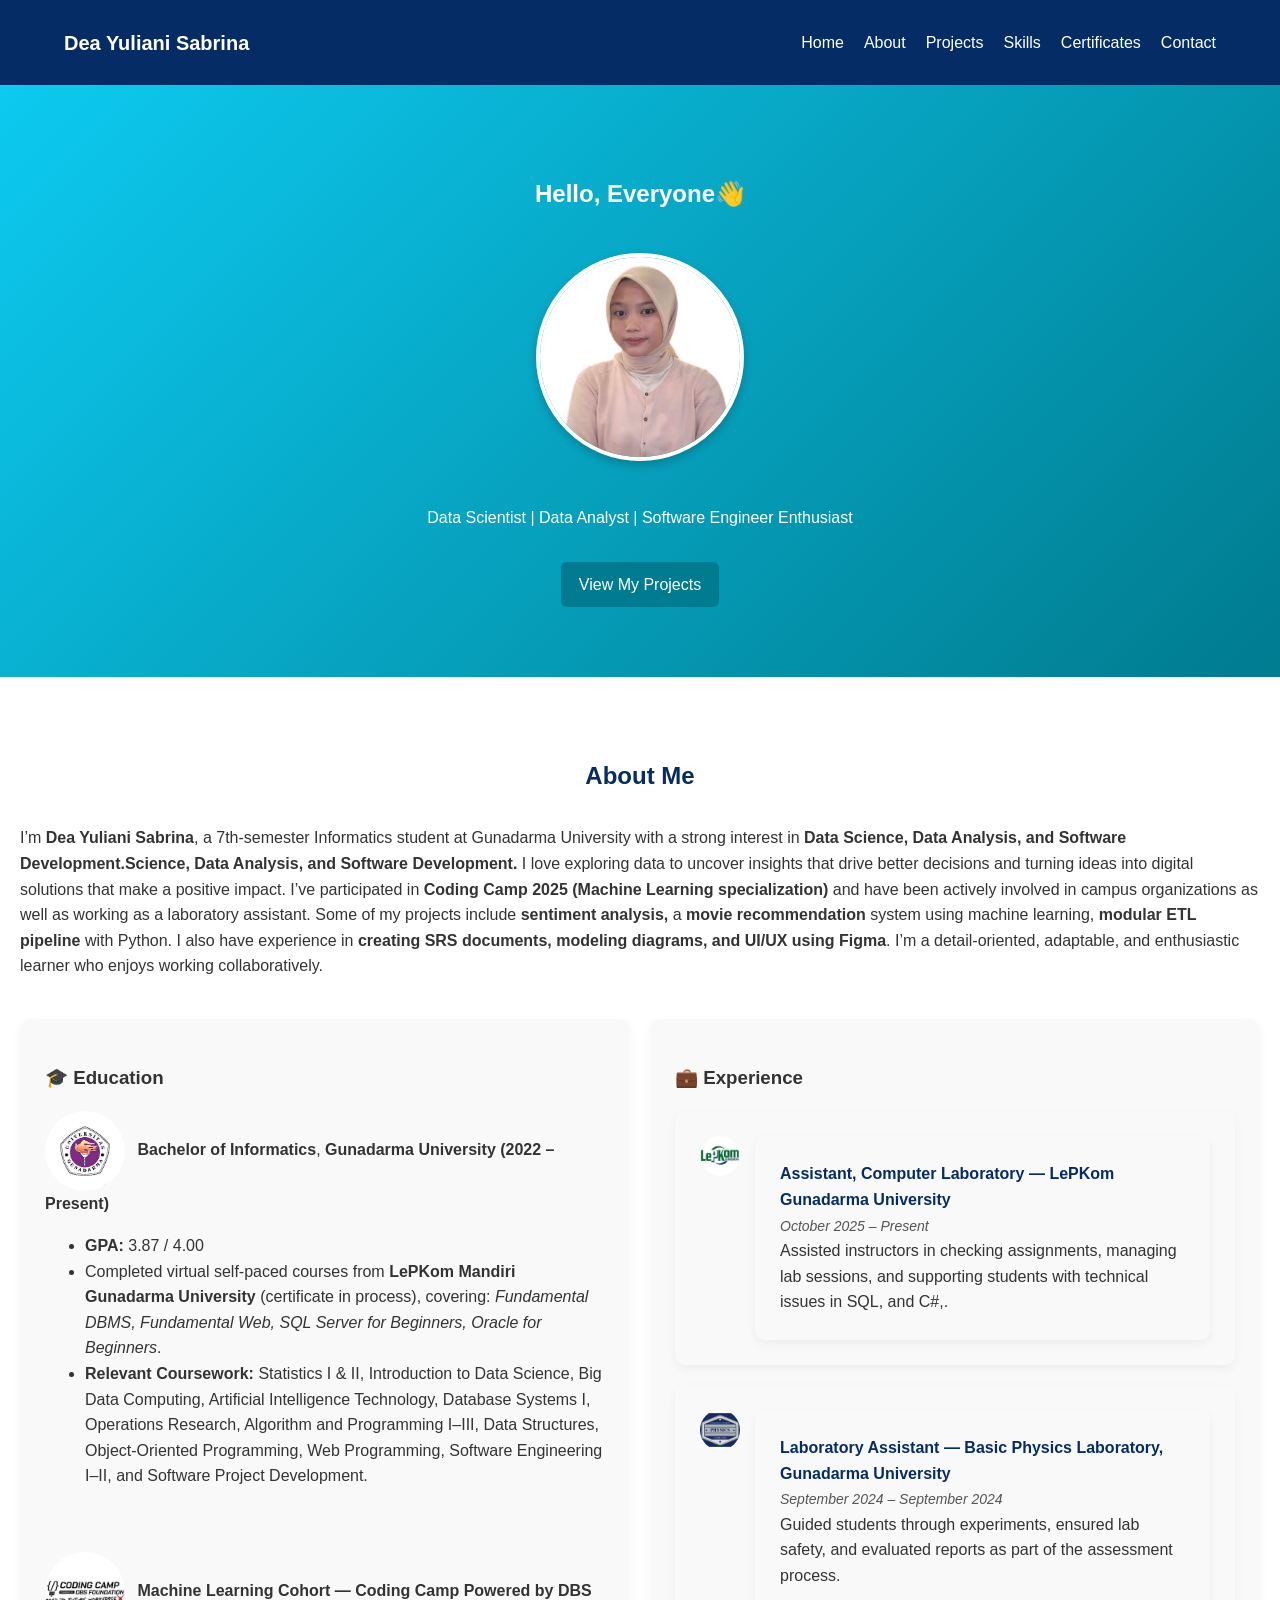
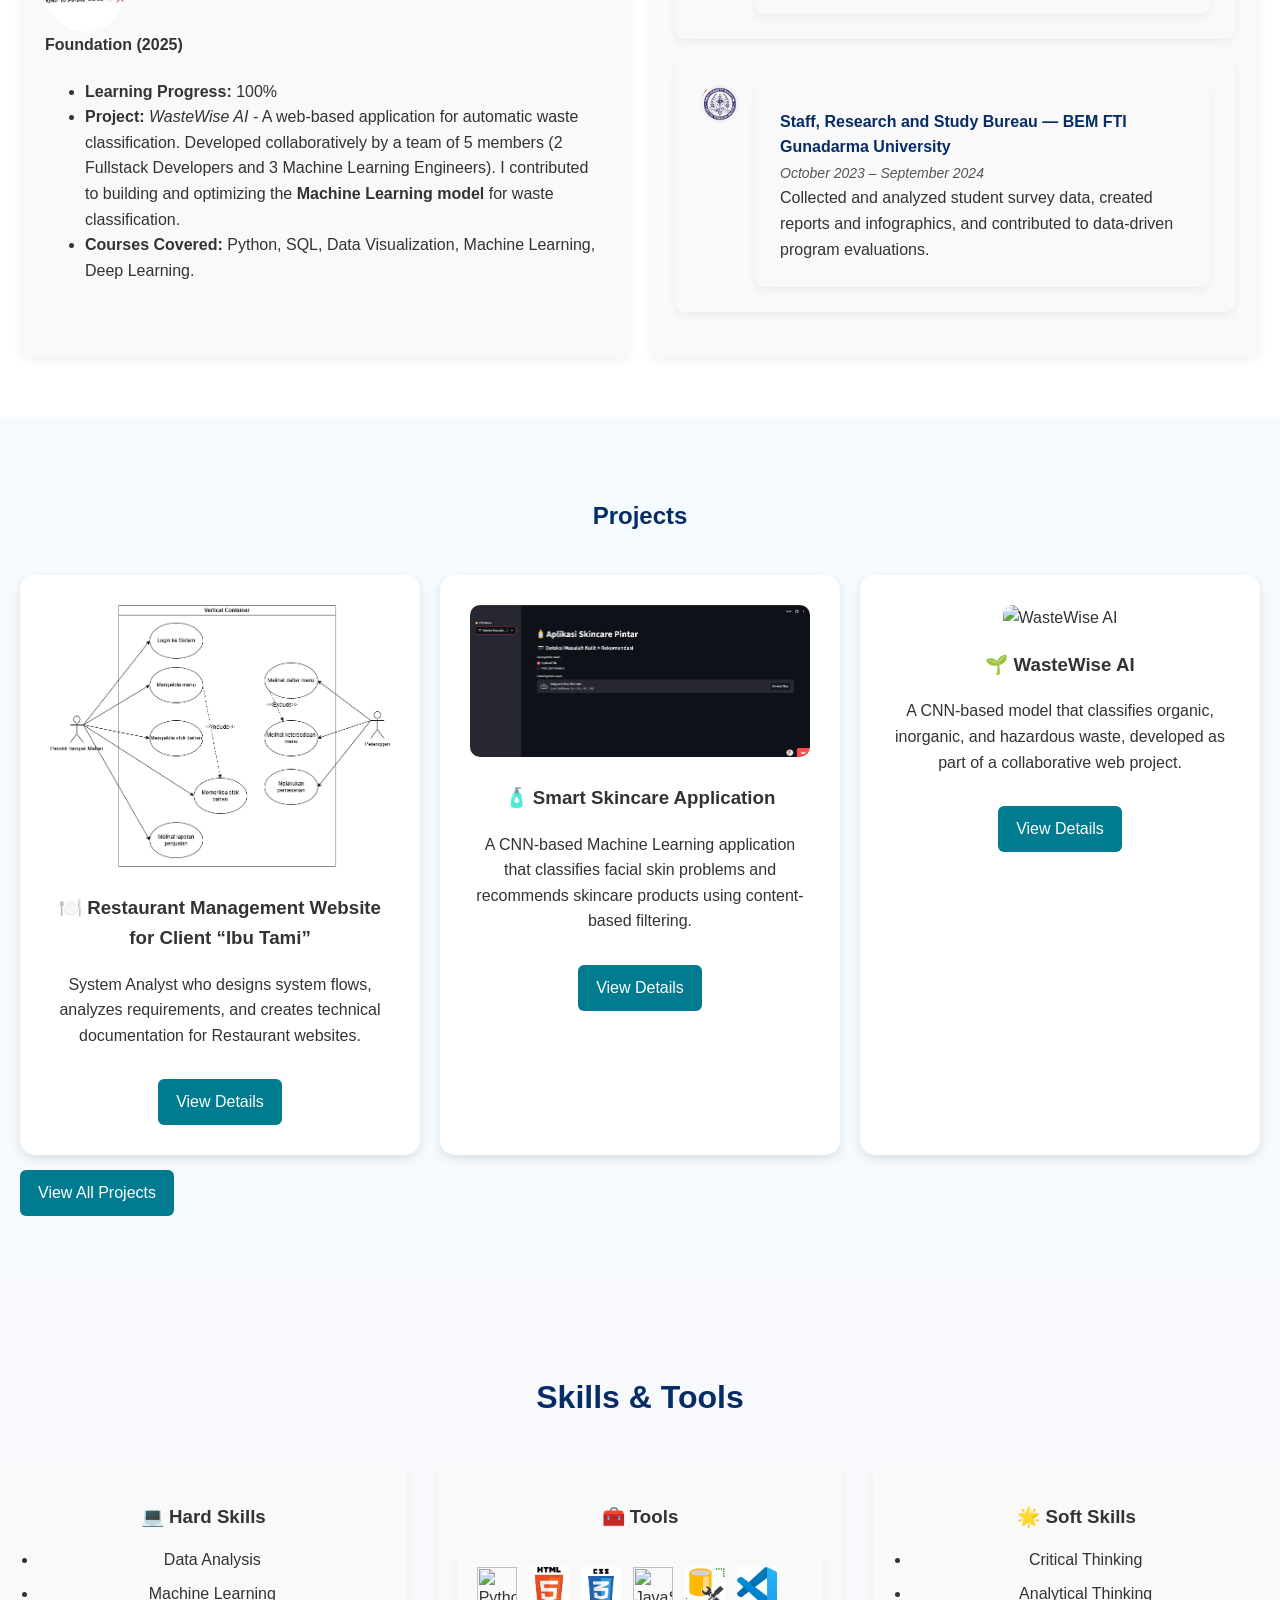
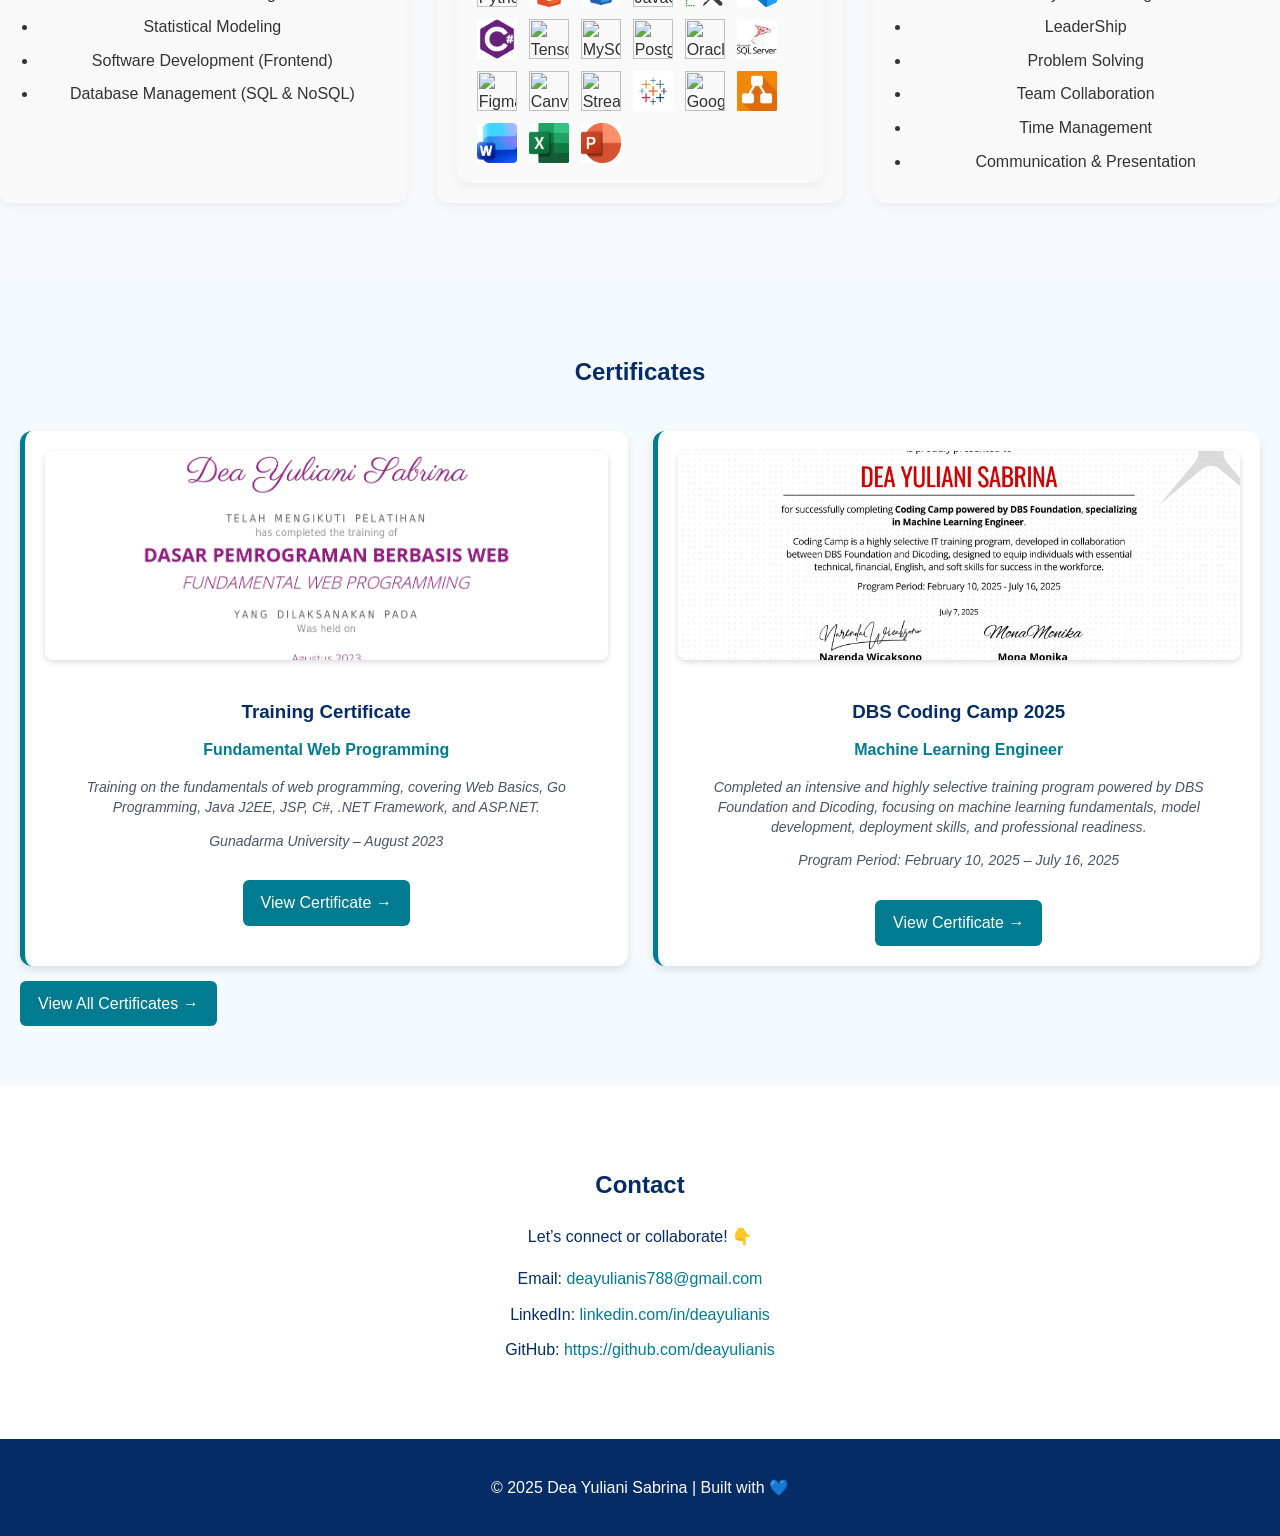
==== index.html @ a18a7144 "first commit" ====
<!DOCTYPE html>
<html lang="en">
  <head>
    <meta charset="UTF-8" />
    <meta name="viewport" content="width=device-width, initial-scale=1.0" />
    <title>Portfolio | Dea Yuliani Sabrina</title>
    <link rel="stylesheet" href="style.css" />
  </head>
  <body>
    <!-- Navbar -->
    <nav class="navbar">
      <div class="container">
        <h1 class="logo">Dea Yuliani Sabrina</h1>
        <button class="menu-toggle" id="menu-toggle">☰</button>
        <ul class="nav-links" id="nav-links">
          <li><a href="#home">Home</a></li>
          <li><a href="#about">About</a></li>
          <li><a href="#projects">Projects</a></li>
          <li><a href="#skills">Skills</a></li>
          <li><a href="#certificates">Certificates</a></li>
          <li><a href="#contact">Contact</a></li>
        </ul>
      </div>
    </nav>

    <!-- Hero Section -->
    <header id="home" class="hero fade-in">
      <div class="container">
        <h2>Hello, Everyone👋</h2>
        <img src="img/myfoto.png" alt="Dea Yuliani Sabrina" class="profile-img" />
        <p>Data Scientist | Data Analyst | Software Engineer Enthusiast</p>
        <a href="#projects" class="btn">View My Projects</a>
      </div>
    </header>

    <!-- About -->
    <section id="about" class="about-section fade-in">
      <div class="container">
        <h2>About Me</h2>
        <p>
          I’m <strong>Dea Yuliani Sabrina</strong>, a 7th-semester Informatics student at Gunadarma University with a strong interest in
          <strong>Data Science, Data Analysis, and Software Development.Science, Data Analysis, and Software Development.</strong> I love exploring data to uncover insights that drive better decisions and turning ideas into digital
          solutions that make a positive impact. I’ve participated in <strong>Coding Camp 2025 (Machine Learning specialization)</strong> and have been actively involved in campus organizations as well as working as a laboratory assistant.
          Some of my projects include <strong>sentiment analysis,</strong> a <strong>movie recommendation</strong> system using machine learning, <strong>modular ETL pipeline</strong> with Python. I also have experience in
          <strong>creating SRS documents, modeling diagrams, and UI/UX using Figma</strong>. I’m a detail-oriented, adaptable, and enthusiastic learner who enjoys working collaboratively.
        </p>
        <div class="about-extra">
          <div>
            <h3>🎓 Education</h3>
            <!-- GUNDAR -->
            <p>
              <img src="img/gundar.jpeg" alt="Gunadarma University Logo" class="edu-logo" />
              <strong>Bachelor of Informatics</strong>, <strong>Gunadarma University (2022 – Present)</strong>
            </p>
            <ul>
              <li><strong>GPA:</strong> 3.87 / 4.00</li>
              <li>
                Completed virtual self-paced courses from <strong>LePKom Mandiri Gunadarma University</strong>
                (certificate in process), covering:
                <em>Fundamental DBMS, Fundamental Web, SQL Server for Beginners, Oracle for Beginners</em>.
              </li>
              <li>
                <strong>Relevant Coursework:</strong> Statistics I & II, Introduction to Data Science, Big Data Computing, Artificial Intelligence Technology, Database Systems I, Operations Research, Algorithm and Programming I–III, Data
                Structures, Object-Oriented Programming, Web Programming, Software Engineering I–II, and Software Project Development.
              </li>
            </ul>
            <br />

            <!-- DBS -->
            <h4>
              <img src="img/dbs.jpeg" alt="DBS Foundation Logo" class="edu-logo" />
              Machine Learning Cohort — Coding Camp Powered by DBS Foundation (2025)
            </h4>
            <ul>
              <li><strong>Learning Progress:</strong> 100%</li>
              <li>
                <strong>Project:</strong> <em>WasteWise AI</em> - A web-based application for automatic waste classification. Developed collaboratively by a team of 5 members (2 Fullstack Developers and 3 Machine Learning Engineers). I
                contributed to building and optimizing the <strong>Machine Learning model</strong> for waste classification.
              </li>
              <li><strong>Courses Covered:</strong> Python, SQL, Data Visualization, Machine Learning, Deep Learning.</li>
            </ul>
          </div>
          <div>
            <h3>💼 Experience</h3>
            <!-- LePKom Gunadarma -->
            <div class="experience-item">
              <img src="img/lepkom.jpeg" alt="Gunadarma Logo" class="logo-left" />
              <div class="exp-text">
                <strong>Assistant, Computer Laboratory — LePKom Gunadarma University</strong><br />
                <em>October 2025 – Present</em><br />
                Assisted instructors in checking assignments, managing lab sessions, and supporting students with technical issues in SQL, and C#,.
              </div>
            </div>

            <!-- Basic Physics Laboratory -->
            <div class="experience-item">
              <img src="img/fisdas.jpeg" alt="Gunadarma Logo" class="logo-left" />
              <div class="exp-text">
                <strong>Laboratory Assistant — Basic Physics Laboratory, Gunadarma University</strong><br />
                <em>September 2024 – September 2024</em><br />
                Guided students through experiments, ensured lab safety, and evaluated reports as part of the assessment process.
              </div>
            </div>

            <!-- BEM FTI -->
            <div class="experience-item">
              <img src="img/bem.jpeg" alt="BEM FTI Logo" class="logo-left" />
              <div class="exp-text">
                <strong>Staff, Research and Study Bureau — BEM FTI Gunadarma University</strong><br />
                <em>October 2023 – September 2024</em><br />
                Collected and analyzed student survey data, created reports and infographics, and contributed to data-driven program evaluations.
              </div>
            </div>
          </div>
        </div>
      </div>
    </section>

    <!-- Projects -->
    <section id="projects" class="projects-section fade-in">
      <div class="container">
        <h2>Projects</h2>
        <div class="project-grid">
          <div class="project-card">
            <img src="img/p1.png" alt="Restaurant Website" />
            <h3>🍽️ Restaurant Management Website for Client “Ibu Tami”</h3>
            <p>System Analyst who designs system flows, analyzes requirements, and creates technical documentation for Restaurant websites.</p>
            <a href="project-restaurants.html" class="btn">View Details</a>
          </div>

          <div class="project-card">
            <img src="img/p2.JPG" alt="Smart Skincare Application" />
            <h3>🧴 Smart Skincare Application</h3>
            <p>A CNN-based Machine Learning application that classifies facial skin problems and recommends skincare products using content-based filtering.</p>
            <a href="project-skincare.html" class="btn">View Details</a>
          </div>

          <div class="project-card">
            <img src="img/P3.JPG" alt="WasteWise AI" />
            <h3>🌱 WasteWise AI</h3>
            <p>A CNN-based model that classifies organic, inorganic, and hazardous waste, developed as part of a collaborative web project.</p>
            <a href="project-w.html" class="btn">View Details</a>
          </div>
        </div>

        <!-- Tombol di tengah -->
        <div class="view-all-container">
          <a href="projects.html" class="btn view-all-btn">View All Projects</a>
        </div>
      </div>
    </section>

    <!-- Skills -->
    <section id="skills" class="skills-section fade-in">
      <div class="container">
        <h2 class="section-title">Skills & Tools</h2>

        <div class="skills-grid">
          <!-- Hard Skills -->
          <div class="skill-card">
            <h3>💻 Hard Skills</h3>
            <ul>
              <li>Data Analysis</li>
              <li>Machine Learning</li>
              <li>Statistical Modeling</li>
              <li>Software Development (Frontend)</li>
              <li>Database Management (SQL & NoSQL)</li>
            </ul>
          </div>

          <!-- Tools with Icons -->
          <div class="skill-card">
            <h3>🧰 Tools</h3>
            <div class="tools-icons">
              <img src="https://cdn.jsdelivr.net/gh/devicons/devicon/icons/python/python-original.svg" title="Python" />
              <img src="img/HTML.png" alt="HTML" title="HTML" class="tool-icon" />
              <img src="img/CSS.png" alt="CSS" title="CSS" class="tool-icon" />
              <img src="https://cdn.jsdelivr.net/gh/devicons/devicon/icons/javascript/javascript-original.svg" title="JavaScript" />
              <img src="img/sql server.png" alt="SSMS" title="SSMS" class="tool-icon" />
              <img src="img/vscode.jpg" alt="VsCode" title="VsCode" class="tool-icon" />
              <img src="img/C1.png" alt="C#" title="C#" class="tool-icon" />
              <img src="https://cdn.jsdelivr.net/gh/devicons/devicon/icons/tensorflow/tensorflow-original.svg" title="TensorFlow" />
              <img src="https://cdn.jsdelivr.net/gh/devicons/devicon/icons/mysql/mysql-original.svg" title="MySQL" />
              <img src="https://cdn.jsdelivr.net/gh/devicons/devicon/icons/postgresql/postgresql-original.svg" title="PostgreSQL" />
              <img src="https://cdn.jsdelivr.net/gh/devicons/devicon/icons/oracle/oracle-original.svg" title="Oracle" />
              <img src="img/ssms.png" alt="SQL Server" title="SQL Server" class="tool-icon" />
              <img src="https://cdn.jsdelivr.net/gh/devicons/devicon/icons/figma/figma-original.svg" title="Figma" />
              <img src="https://cdn.jsdelivr.net/gh/devicons/devicon/icons/canva/canva-original.svg" title="Canva" />
              <img src="https://cdn.jsdelivr.net/gh/devicons/devicon/icons/streamlit/streamlit-original.svg" title="Streamlit" />
              <img src="img/tableau.png" alt="Tableau" title="Tableau" class="tool-icon" />
              <img src="https://cdn.jsdelivr.net/gh/devicons/devicon/icons/googlecolab/googlecolab-original.svg" title="Google Colab" />
              <img src="img/draw.png" alt="draw.io" title="Draw.io" class="tool-icon" />
              <img src="img/MicrosoftWord.jpg" alt="Microsoft Word" title="Microsoft Word" class="tool-icon" />
              <img src="img/excel.jpg" alt="Microsoft Excel" title="Microsoft Excel" class="tool-icon" />
              <img src="img/PPT.jpg" alt="Microsoft Power Point" title="Microsoft Power Point" class="tool-icon" />
            </div>
          </div>

          <!-- Soft Skills -->
          <div class="skill-card">
            <h3>🌟 Soft Skills</h3>
            <ul>
              <li>Critical Thinking</li>
              <li>Analytical Thinking</li>
              <li>LeaderShip</li>
              <li>Problem Solving</li>
              <li>Team Collaboration</li>
              <li>Time Management</li>
              <li>Communication & Presentation</li>
            </ul>
          </div>
        </div>
      </div>
    </section>

    <section id="certificates" class="cert-section fade-in">
      <h2>Certificates</h2>

      <div class="cert-grid">
        <!-- Campus Certificate Preview -->
        <div class="cert-card">
          <img src="img/certificates/1.jpg" class="cert-img" alt="Campus Certificate" />
          <h3>Training Certificate</h3>
          <p class="cert-preview">Fundamental Web Programming</p>
          <p class="cert-desc">Training on the fundamentals of web programming, covering Web Basics, Go Programming, Java J2EE, JSP, C#, .NET Framework, and ASP.NET.</p>
          <p class="cert-desc">Gunadarma University – August 2023</p>
          <a href="https://drive.google.com/file/d/1_ulWME9kSk0EzYbAz0LmzfmOhhGzIAnO/view?usp=sharing" target="_blank" class="btn">View Certificate →</a>
        </div>

        <!-- Bootcamp Certificate Preview -->
        <div class="cert-card">
          <img src="img/certificates/2.jpg" class="cert-img" alt="Bootcamp Certificate" />
          <h3>DBS Coding Camp 2025</h3>
          <p class="cert-preview">Machine Learning Engineer</p>
          <p class="cert-desc">
            Completed an intensive and highly selective training program powered by DBS Foundation and Dicoding, focusing on machine learning fundamentals, model development, deployment skills, and professional readiness.
          </p>
          <p class="cert-desc">Program Period: February 10, 2025 – July 16, 2025</p>
          <a href="https://drive.google.com/file/d/1RcNvYrJKo7lOk7q0Ygll-F-6nm23g3Cg/view?usp=sharing" target="_blank" class="btn">View Certificate →</a>
        </div>
      </div>

      <div class="center-btn">
        <a href="certificates.html" class="btn">View All Certificates →</a>
      </div>
    </section>

    <!-- Contact -->
    <section id="contact" class="contact-section fade-in">
      <div class="container">
        <h2>Contact</h2>
        <p>Let’s connect or collaborate! 👇</p>
        <ul class="contact-info">
          <li>Email: <a href="mailto:deayulianis788@gmail.com">deayulianis788@gmail.com</a></li>
          <li>LinkedIn: <a href="https://linkedin.com/in/deayulianis" target="_blank">linkedin.com/in/deayulianis</a></li>
          <li>GitHub: <a href="https://github.com/deayulianis" target="_blank">https://github.com/deayulianis</a></li>
        </ul>
      </div>
    </section>

    <!-- Footer -->
    <footer>
      <p>&copy; 2025 Dea Yuliani Sabrina | Built with 💙</p>
    </footer>

    <script src="scripts.js"></script>
  </body>
</html>
---- style.css ----
body {
  margin: 0;
  font-family: 'Poppins', sans-serif;
  line-height: 1.6;
  color: #333;
  scroll-behavior: smooth;
}

/* Navbar */
.navbar {
  background: #052c65;
  color: #fff;
  padding: 10px 0;
  position: sticky;
  top: 0;
  z-index: 100;
}

.navbar .container {
  display: flex;
  justify-content: space-between;
  align-items: center;
  width: 90%;
  margin: auto;
}

.logo {
  font-size: 20px;
}

.nav-links {
  list-style: none;
  display: flex;
  gap: 20px;
}

.nav-links a {
  color: #fff;
  text-decoration: none;
  transition: 0.3s;
}

.nav-links a:hover {
  color: #0dcaf0;
}

/* Hamburger */
.menu-toggle {
  display: none;
  background: none;
  border: none;
  font-size: 26px;
  color: white;
  cursor: pointer;
}

/* Hero */
.hero {
  text-align: center;
  padding: 70px 20px;
  background: linear-gradient(135deg, #0dcaf0, #007b8f);
  color: white;
}

.profile-img {
  width: 200px;
  height: 200px;
  border-radius: 50%;
  border: 4px solid white;
  margin: 20px 0;
  object-fit: cover;
  box-shadow: 0 4px 10px rgba(0, 0, 0, 0.2);
}

/* About */
.about-section {
  padding: 60px 20px;
}

.about-section h2 {
  text-align: center;
  color: #052c65;
  margin-bottom: 30px;
}

.about-extra {
  display: grid;
  grid-template-columns: repeat(2, 1fr);
  gap: 20px;
  margin-top: 40px;
}

.about-extra div {
  background: #f9f9f9;
  padding: 25px;
  border-radius: 10px;
  box-shadow: 0 4px 10px rgba(0, 0, 0, 0.05);
}

.experience-item {
  display: flex;
  align-items: flex-start;
  gap: 15px;
  margin-bottom: 20px;
  text-align: left;
}

.logo-left {
  width: 40px;
  height: 40px;
  border-radius: 50%;
  object-fit: cover;
}

.exp-text {
  flex: 1;
}

.exp-text strong {
  font-size: 16px;
  color: #052c65;
}

.exp-text em {
  color: #555;
  font-size: 14px;
}

.edu-logo {
  width: 80px;
  height: 80px;
  vertical-align: middle;
  margin-right: 8px;
  border-radius: 50%;
  object-fit: cover;
}

/* Projects */
.projects-section {
  padding: 60px 20px;
  background: #f5faff;
}

.projects-section h2 {
  text-align: center;
  color: #052c65;
  margin-bottom: 40px;
}

.project-grid {
  display: grid;
  grid-template-columns: repeat(auto-fit, minmax(250px, 1fr));
  gap: 20px;
}

.project-card {
  background: #fff;
  border-radius: 12px;
  padding: 20px;
  text-align: center;
  box-shadow: 0 4px 10px rgba(0, 0, 0, 0.1);
  transition: transform 0.3s ease;
}

.project-card:hover {
  transform: translateY(-5px);
}

.project-card img {
  width: 100%;
  border-radius: 10px;
}

.btn {
  display: inline-block;
  margin-top: 10px;
  padding: 8px 14px;
  background: #007b8f;
  color: white;
  border-radius: 6px;
  text-decoration: none;
  transition: 0.3s;
}

.btn:hover {
  background: #065c70;
}

/* Project Detail */
.project-section {
  text-align: center;
  padding: 40px 20px;
}

.project-year {
  font-size: 1rem;
  color: #777;
  font-weight: normal;
}

.project-origin {
  font-size: 1rem;
  color: #666;
  margin-top: -10px;
  margin-bottom: 15px;
  font-style: italic;
}

.section-title {
  font-size: 2rem;
  margin-bottom: 30px;
  color: #333;
}

.project-card {
  max-width: 900px;
  margin: 0 auto;
  background: #fff;
  border-radius: 15px;
  box-shadow: 0 4px 10px rgba(0, 0, 0, 0.1);
  padding: 30px;
  text-align: center;
}

.project-title {
  font-size: 1.8rem;
  margin-bottom: 20px;
  color: #222;
}

.project-image img {
  width: 70%;
  border-radius: 12px;
  margin-bottom: 20px;
  box-shadow: 0 3px 10px rgba(0, 0, 0, 0.15);
}

.project-desc {
  font-size: 1rem;
  color: #444;
  margin-bottom: 20px;
  line-height: 1.6;
}

.project-dataset,
.project-tools,
.project-steps {
  text-align: left;
  margin: 20px auto;
  max-width: 700px;
}
.project-results {
  text-align: left;
  margin: 20px auto;
  max-width: 700px;
}

.project-dataset h4,
.project-tools h4,
.project-steps h4 {
  color: #222;
  margin-bottom: 10px;
}
.project-results h4 {
  color: #222;
  margin-bottom: 10px;
}

.tools {
  display: flex;
  flex-wrap: wrap;
  justify-content: center;
  gap: 10px;
}

.tools img {
  width: 45px;
  height: 45px;
  transition: transform 0.2s;
}

.tools img:hover {
  transform: scale(1.2);
}

.project-link a {
  color: #007bff;
  font-weight: bold;
  text-decoration: none;
}

.project-link a:hover {
  text-decoration: underline;
}

/* Paragraf & list rata kanan-kiri */
.project-desc,
.project-dataset p,
.project-steps ul li {
  text-align: justify;
  line-height: 1.6;
}
.project-results ul li {
  text-align: justify;
  line-height: 1.6;
}

/* List tetap rapi */
.project-steps ul {
  padding-left: 20px;
  text-align: justify;
}
.project-results ul {
  padding-left: 20px;
  text-align: justify;
}

/* Link demo tetap di tengah */
.project-link {
  text-align: center;
  margin-top: 20px;
}

/* Skills */
.skills-section {
  padding: 60px 20px;
}

.skills-section h2 {
  text-align: center;
  color: #052c65;
  margin-bottom: 40px;
}

.skills-grid {
  display: grid;
  grid-template-columns: repeat(auto-fit, minmax(250px, 1fr));
  gap: 30px;
  text-align: center;
}

.skills-grid div {
  background: #f9f9f9;
  padding: 20px;
  border-radius: 12px;
  box-shadow: 0 4px 8px rgba(0, 0, 0, 0.05);
}

.skills-section {
  padding: 70px 0;
  background: #f8f9fc;
}

.section-title {
  text-align: center;
  margin-bottom: 40px;
  font-size: 2rem;
  font-weight: 700;
}

.skills-grid {
  display: grid;
  gap: 30px;
  grid-template-columns: repeat(auto-fit, minmax(280px, 1fr));
}

.skill-card {
  background: #ffffff;
  padding: 25px 30px;
  border-radius: 18px;
  box-shadow: 0 4px 14px rgba(0, 0, 0, 0.08);
  transition: 0.3s ease;
}

.skill-card:hover {
  transform: translateY(-6px);
  box-shadow: 0 8px 20px rgba(0, 0, 0, 0.12);
}

.skill-card h3 {
  margin-bottom: 15px;
  font-weight: 600;
}

.skill-card ul {
  margin: 0;
  padding-left: 18px;
}

.skill-card li {
  margin-bottom: 8px;
}

.tools-icons {
  display: flex;
  flex-wrap: wrap;
  gap: 12px;
  margin-top: 10px;
}

.tools-icons img {
  width: 40px;
  height: 40px;
  transition: 0.3s;
}

.tools-icons img:hover {
  transform: scale(1.15);
}
/* Certificate Section */
.cert-section {
  padding: 60px 20px;
  background: #f5faff;
}

.cert-section h2 {
  text-align: center;
  color: #052c65;
  margin-bottom: 40px;
}

.cert-grid {
  display: grid;
  grid-template-columns: repeat(auto-fit, minmax(260px, 1fr));
  gap: 25px;
}

.cert-card {
  background: #ffffff;
  border-left: 5px solid #007b8f;
  padding: 20px;
  border-radius: 12px;
  box-shadow: 0 4px 10px rgba(0, 0, 0, 0.1);
  transition: 0.3s ease;
  text-align: center;
  min-height: 430px; /* supaya stabil */
}

.cert-card:hover {
  transform: translateY(-5px);
}

/* Image Preview */
.cert-img {
  width: 100%;
  height: 209px;
  object-fit: cover;
  border-radius: 8px;
  margin-bottom: 10px;
  box-shadow: 0 2px 6px rgba(0, 0, 0, 0.15);
}

/* Title */
.cert-card h3 {
  color: #052c65;
  margin-bottom: 8px;
}

/* Main text */
.cert-desc {
  font-size: 0.88rem;
  color: #4b5563;
  margin-top: 4px;
  line-height: 1.4;
  font-style: italic;
}

/* Highlight text */
.cert-preview {
  font-size: 1rem;
  font-weight: 600;
  color: #007b8f;
  margin-top: 10px;
}

/* Button */
.btn {
  display: inline-block;
  margin-top: 15px;
  padding: 10px 18px;
  background: #007b8f;
  color: #fff;
  border-radius: 6px;
  text-decoration: none;
  transition: 0.3s ease;
}

.btn:hover {
  background: #005f6a;
}

/* Contact */
.contact-section {
  padding: 60px 20px;
  text-align: center;
  color: #052c65;
}

.contact-info {
  list-style: none;
  padding: 0;
}

.contact-info li {
  margin: 10px 0;
}

.contact-info a {
  color: #007b8f;
  text-decoration: none;
}

footer {
  text-align: center;
  padding: 20px;
  background: #052c65;
  color: white;
}

/* Animations */
.fade-in {
  opacity: 0;
  transform: translateY(20px);
  animation: fadeInUp 0.8s ease forwards;
}

@keyframes fadeInUp {
  from {
    opacity: 0;
    transform: translateY(20px);
  }
  to {
    opacity: 1;
    transform: translateY(0);
  }
}

.nav-links li {
  width: 100%;
  text-align: center;
}

/* ===================== RESPONSIVE FIX ===================== */

@media (max-width: 768px) {
  @media (max-width: 768px) {
    /* Navbar */
    .nav-links {
      position: absolute;
      top: 60px;
      right: 0;
      background: #052c65;
      width: 100%;
      flex-direction: column;
      align-items: center;
      gap: 15px;
      padding: 15px 0;
      display: none; /* default hidden */
      z-index: 1000;
    }

    /* Biar hamburgernya muncul */
    .menu-toggle {
      display: block !important;
      font-size: 30px;
      color: white;
      cursor: pointer;
      z-index: 2000;
    }

    /* ketika ditekan JS, class 'active' muncul */
    .nav-links.active {
      display: flex;
    }

    .nav-links li a {
      padding: 10px 0;
      display: block;
    }
  }

  /* About → jadi 1 kolom */
  .about-extra {
    grid-template-columns: 1fr;
  }

  .edu-logo {
    width: 60px;
    height: 60px;
  }

  p,
  li {
    font-size: 14px;
    line-height: 1.6;
  }

  /* Tools icons */
  .tools-icons {
    display: flex;
    flex-wrap: wrap;
    justify-content: center;
    gap: 12px;
  }

  .tools-icons img,
  .tool-icon {
    width: 35px;
    height: 35px;
  }

  /* Project cards */
  .project-card {
    padding: 15px;
  }

  .project-card h3 {
    font-size: 16px;
  }

  /* Certificates cards */
  .cert-grid {
    grid-template-columns: 1fr;
  }

  .cert-card {
    text-align: center;
  }
}

/* Ultra small phones */
@media (max-width: 480px) {
  .logo {
    font-size: 16px;
  }

  .hero h2 {
    font-size: 20px;
  }

  .project-card h3 {
    font-size: 15px;
  }

  .skills-grid {
    grid-template-columns: 1fr;
  }
}
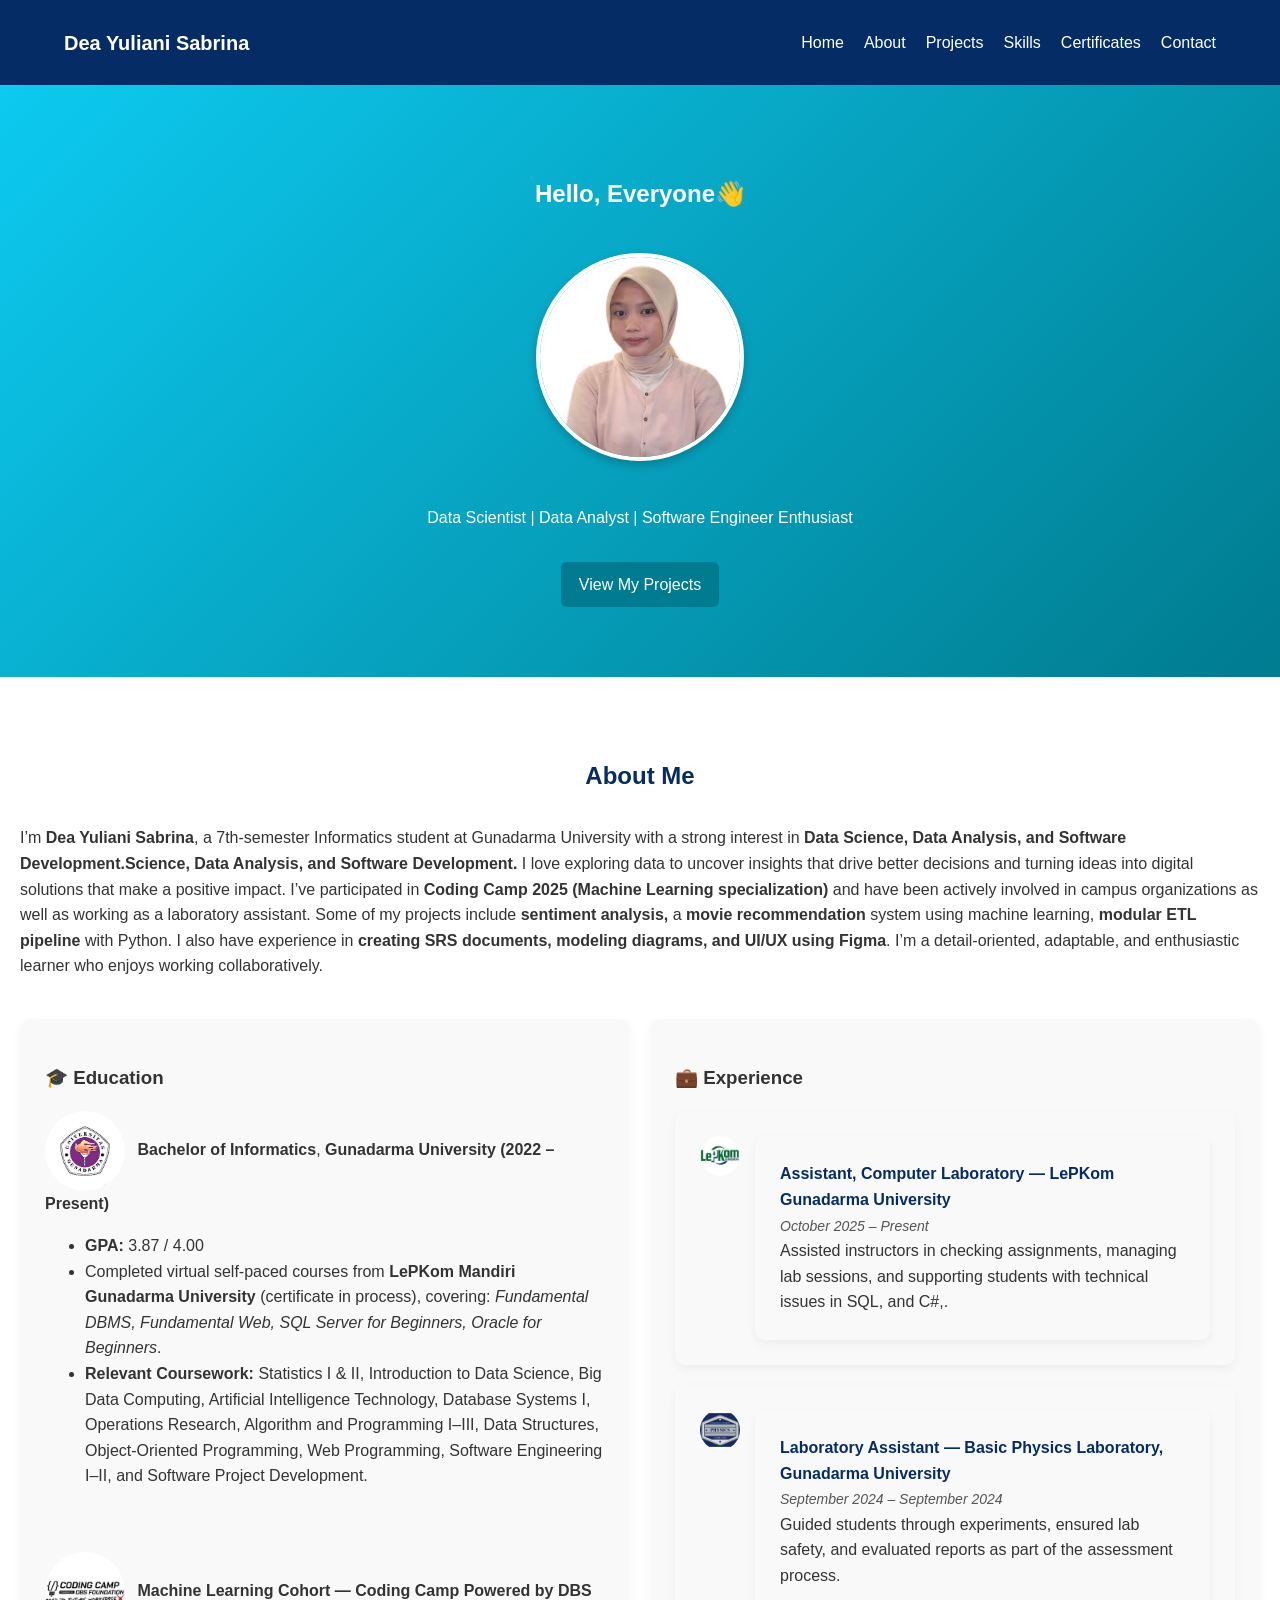
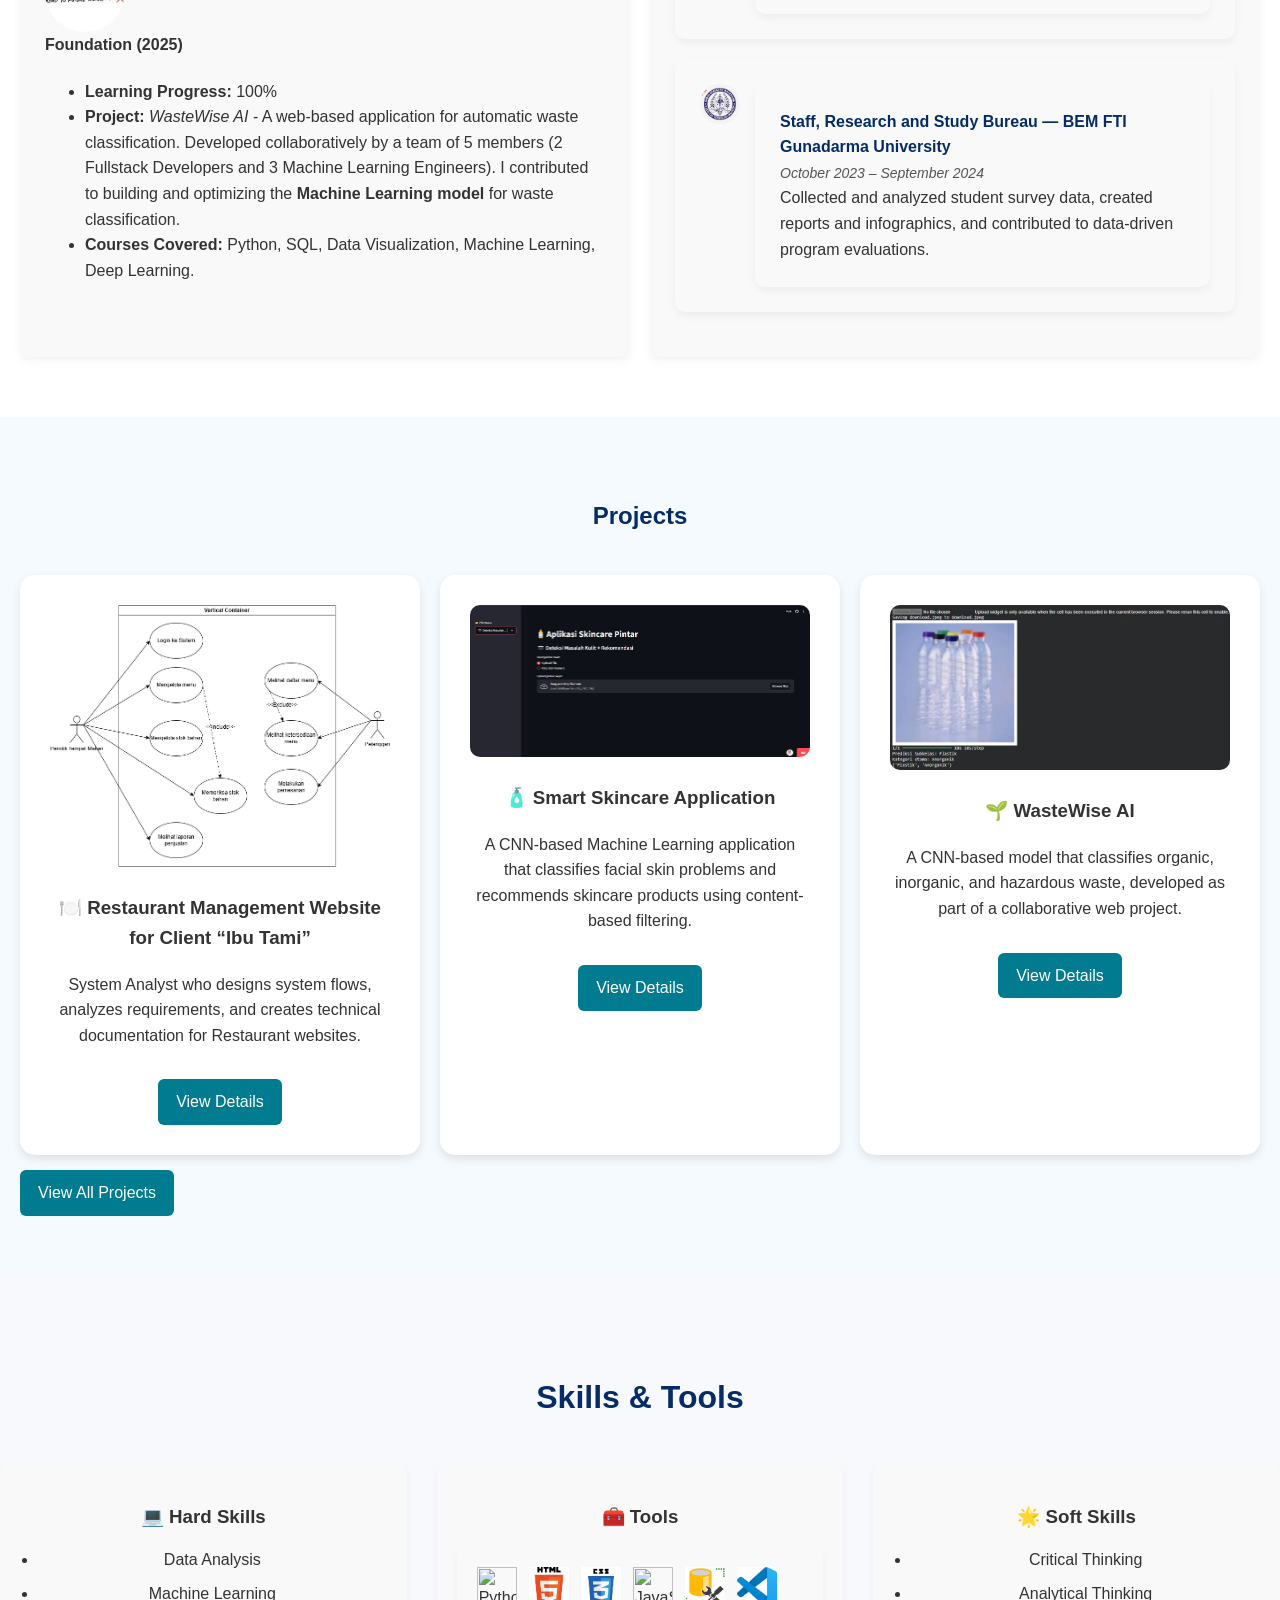
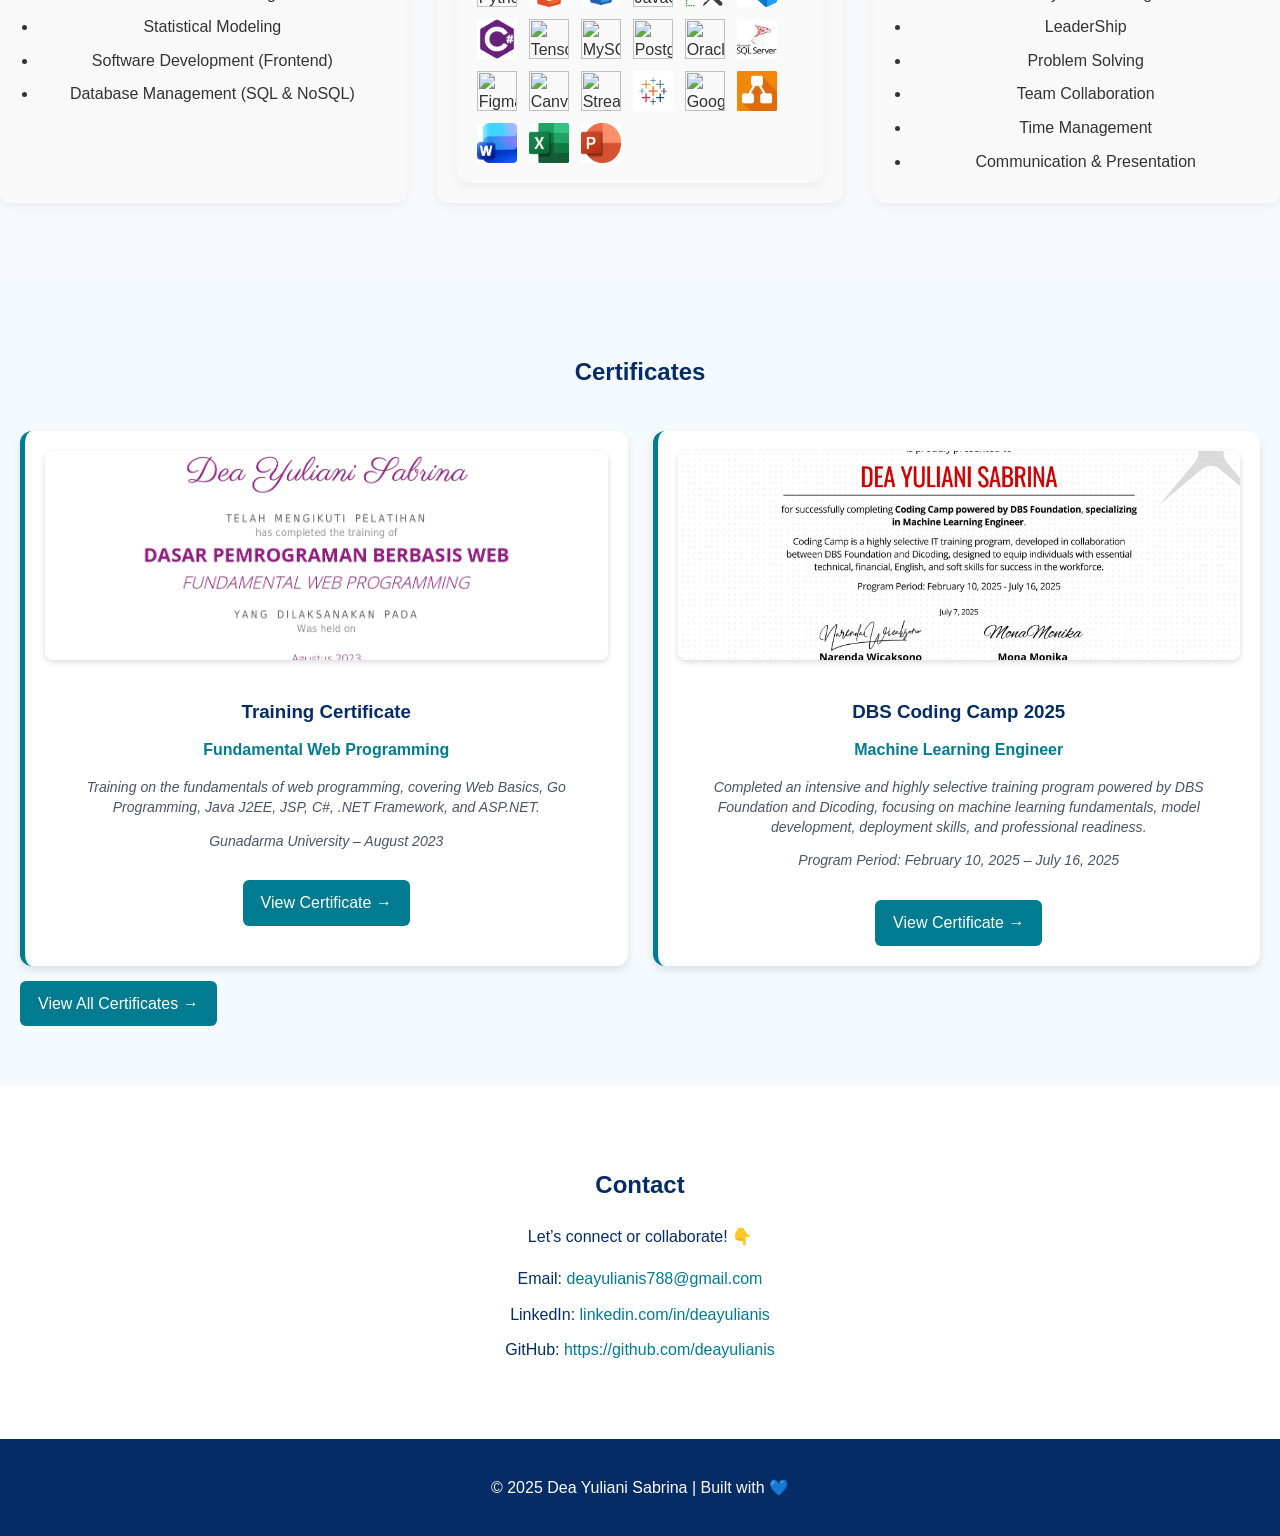
==== commit 4ef048d6: "Update index.html" ====
--- a/index.html
+++ b/index.html
@@ -136,7 +136,7 @@
           </div>
 
           <div class="project-card">
-            <img src="img/P3.JPG" alt="WasteWise AI" />
+            <img src="img/p3.JPG" alt="WasteWise AI" />
             <h3>🌱 WasteWise AI</h3>
             <p>A CNN-based model that classifies organic, inorganic, and hazardous waste, developed as part of a collaborative web project.</p>
             <a href="project-w.html" class="btn">View Details</a>
